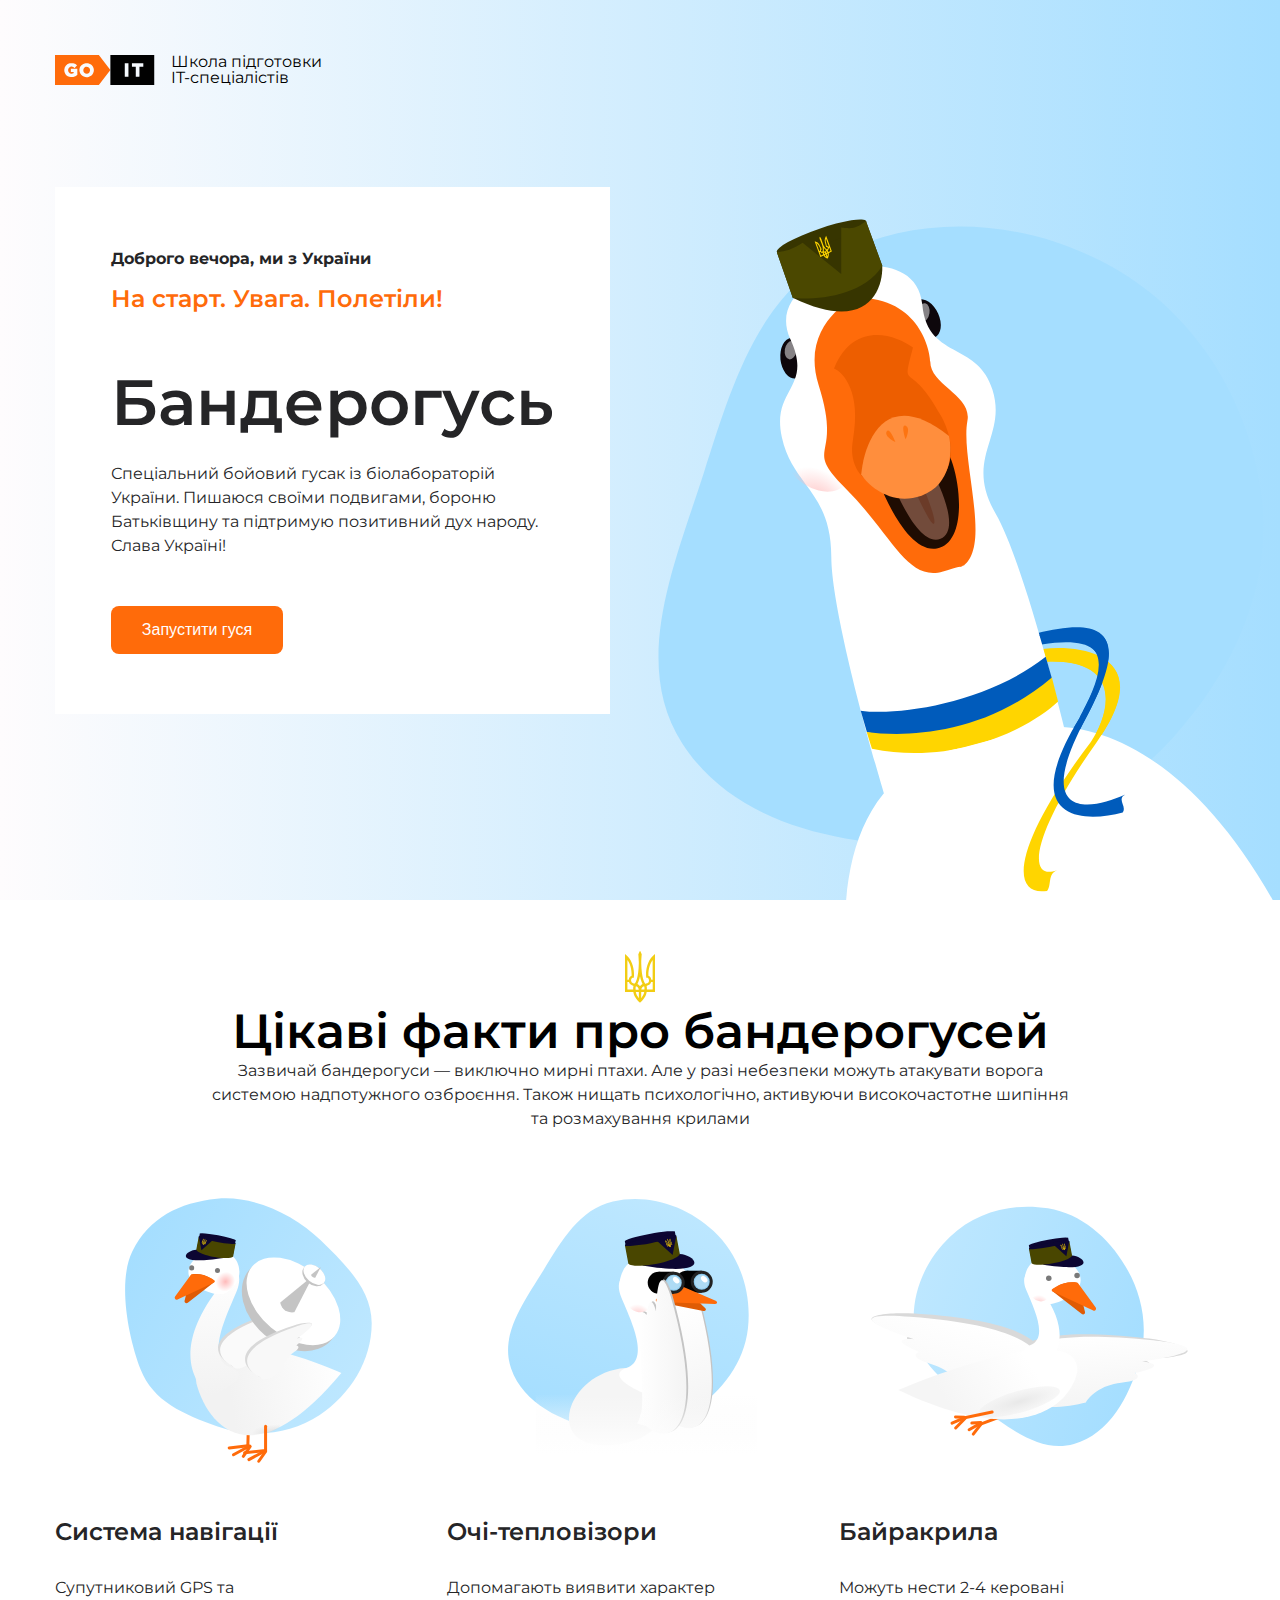
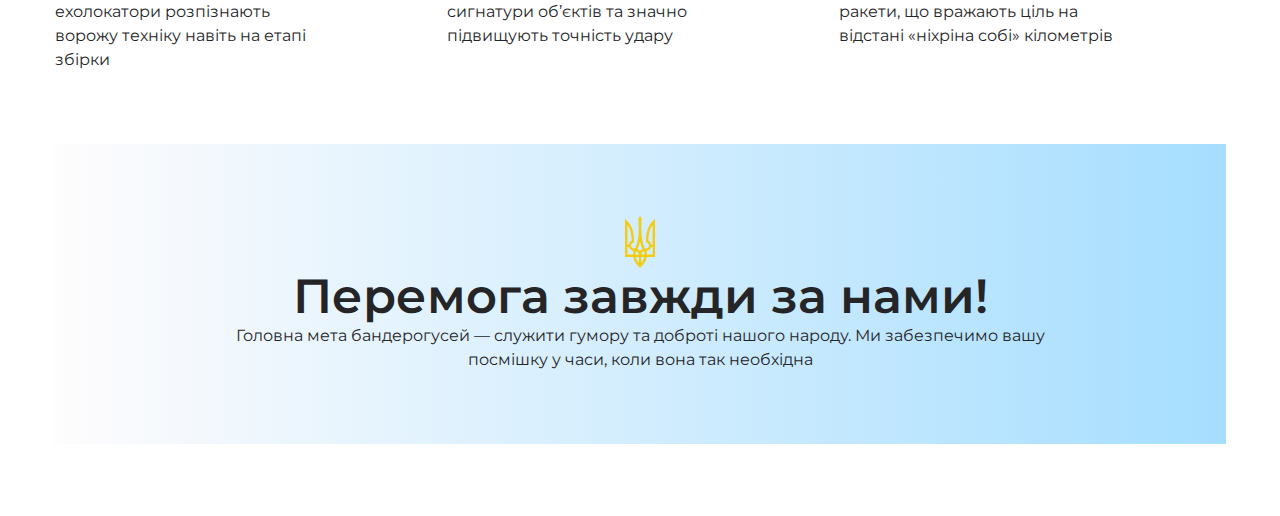
==== index.html @ fc4fb3e3 "создал новый репозиторий визитка" ====
<!DOCTYPE html>
<html lang="en">
<head>

    <meta charset="UTF-8">
    <meta http-equiv="X-UA-Compatible" content="IE=edge">
    <meta name="viewport" content="width=device-width, initial-scale=1.0">
    <title>Бандерогусь</title>
    <link rel="preconnect" href="https://fonts.googleapis.com">
    <link rel="preconnect" href="https://fonts.gstatic.com" crossorigin>
    <link href="https://fonts.googleapis.com/css2?family=Montserrat:wght@400;500;600;700&display=swap" rel="stylesheet">
    
    <link rel="stylesheet" href="./css/reset.css">
    <link rel="stylesheet" href="./css/styles.css">
    <link rel="preload" href="./img/gus-anim.gif" as="image">

    


</head>
<body>
    <section class="main_page">
        <!-- созадем класс wrapper для того чтоб задать ширину контенту -->
        <div class="wrapper">
            <header class="header">
                 <img src="./img/logo.svg" alt="logo" class="logoimg">
                 <p class="header_text">Школа підготовки <br>IT-спеціалістів</p>
            </header>


            <div class="mainpage_rout">

               <div class="banderogus_conteiber">

                    <h3 class="banderogus_greeting">Доброго вечора, ми з України</h3>
                    <h2 class="banderogus_starttext">На старт. Увага. Полетіли!</h2>
                    <h1 class="banderogus_titel">Бандерогусь</h1>
                    <p class="banderogus_descriotion">
                    Спеціальний бойовий гусак із біолабораторій України. Пишаюся своїми подвигами, бороню Батьківщину та підтримую позитивний дух народу. Слава Україні!</p>
                    </p>

                    <button class="banderogus_launch" id="open-form-modal-btn">Запустити гуся</button>
                </div>
                <img src="./img/gus.svg" alt="Banderogus" class="banderogus_img">
            </div>


        </div>
    </section>

    <section class="gus_facts">
        <img src="./img/trezub.svg" alt="ukr logo" class="ukrlogo">

        <h3 class="gus_title">Цікаві факти про бандерогусей</h3>
        <p class="gus_decription">
            Зазвичай бандерогуси — виключно мирні птахи. Але у разі небезпеки можуть атакувати ворога системою надпотужного озброєння. Також нищать психологічно, активуючи високочастотне шипіння та розмахування крилами
        </p>

        <div class="gusfacts_conteiner">
            <div class="gusfacts_item">
                <img src="./img/gus1.svg" alt="gus 1" class="gusfact_img">
                <h4 class="gusfact_title">Система навігації</h4>
                <p class="gusfact_descriptio">Супутниковий GPS та ехолокатори розпізнають ворожу техніку навіть на етапі збірки</p>
            </div>
            <div class="gusfacts_item">
                <img src="./img/gus2.svg" alt="gus 2" class="gusfact_img">
                <h4 class="gusfact_title">Очі-тепловізори</h4>
                <p class="gusfact_descriptio">Допомагають виявити характер сигнатури об’єктів та значно підвищують точність удару</p>
            </div>
            <div class="gusfacts_item">
                <img src="./img/gus3.svg" alt="gus 3" class="gusfact_img">
                <h4 class="gusfact_title">Байракрила</h4>
                <p class="gusfact_descriptio">Можуть нести 2-4 керовані ракети, що вражають ціль на відстані «ніхріна собі» кілометрів</p>
            </div>
            
        </div>
    </section>

    <footer class="victory_footer">
        <div class="victory_bgd">
            <img src="./img/trezub.svg" alt="ukr logo" class="ukr_logo">
            <h4 class="viktory_title">Перемога завжди за нами!</h4>
            <p class="victory_description">Головна мета бандерогусей — служити гумору та доброті нашого народу. Ми забезпечимо вашу посмішку у часи, коли вона так необхідна</p>
        </div>
    </footer>

    <div class="modal_bgd" id="form-modal">

        <div class="modal_form_container">
            <button class="close-btn">X</button>

            <form action="#" class="modal_form" data-netlify="true" id="form">
                
                <img src="./img/trezub.svg" alt="ukr_logo" class="logo_img">

                <h4 class="modalform_title">Поділися, будь ласка, поштою</h4>

                <p class="modalform_description">та запиши гуся до бандерозагону</p>

                <div class="modalform_field">
                    <label for="user_name" class="modalfield_name">Ім'я</label>
                    <input required type="text" class="modalfield_input" id="user_name" name="Ім'я">
                </div>

                <div class="modalform_field">
                    <label for="user_email" class="modalfield_name">Email</label>
                    <input required type="email" class="modalfield_input" id="user_email" name="Email">
                </div>

                <button class="modalform_button" id="launch-btn">Запустити гуся</button>

            </form>
        </div>
    </div>

    <div class="modal_bgd" id="success-modal">

        <div class="modal_form modal_form_container">
            
            <button class="close-btn">X</button>

            <img src="./img/trezub.svg" alt="ukr_logo" class="logo_img">

            <h4 class="modalform_title">Дякуємо</h4>

            <p class="modalform_description modal_description">Ваші данні відправлені та гусь записан до бадрерозагіну</p>
 
            
        </div>
    </div>
<script src="./scripts/form.js"></script>
</body>
</html>
---- css/styles.css ----
html,
body{
    height: 100%;
    font-family: 'Montserrat', sans-serif;
}
.wrapper{
    width: 1170px;
    margin: 0 auto;
    height: 100%;
    position: relative;
}
.main_page{
    background: linear-gradient(270deg, #A5DEFF 0%, #FEFCFD 100%);
    height: 100%;
    display: flex;
    flex-direction: column;
}
.header{
    margin-top: 54px;
    margin-bottom: 34px;
    display: flex;
    position: absolute;
    top:0;
    left:0;
}
.logoimg{
    width: 100px;
    height: 32px;
    margin-right: 16px;
}
.header_text{
margin: 0;
}
.banderogus_conteiber{
    background: #FFF;
    padding: 60px 56px;
    align-self: center;
}
.banderogus_titel{
    font-weight: 600;
    font-size: 64px;
    line-height: 72px;
    color: #252527;
}
.banderogus_greeting{
    font-weight: 700;
    font-size: 16px;
    line-height: 24px;
    color: #252527;
    margin-bottom: 16px;
}

.banderogus_starttext{
    font-style: normal;
    font-weight: 600;
    font-size: 24px;
    line-height: 24px;
    color: #FF6B0A;
    margin-bottom: 55px;
}
.banderogus_descriotion{
    font-style: normal;
    font-weight: 400;
    font-size: 16px;
    line-height: 24px;
    color: #252527;
    margin-top: 24px;
    margin-bottom: 48px;
}

.banderogus_launch{
    background: #FF6B0A;
    border-radius: 8px;
    width: 172px;
    height: 48px;
    left: 151px;
    top: 539px;
    padding: 12px 24px;
    font-weight: 400;
    font-size: 16px;
    line-height: 24px;
    color: #FFFEFE;
    cursor: pointer;
    border: 0;

}

.mainpage_rout{
    display: flex;
    justify-content: space-between;
    height: 100%;
}

.banderogus_img{
    align-self: flex-end;
}

.gus_facts{
    padding: 51px 0px 72px 0px;
    display: flex;
    flex-direction: column;
    align-items: center;
}

.gus_title{
    font-weight: 600;
    font-size: 48px;
    line-height: 24px;
    color: #000000;
    margin: 16px auto;
}
.gus_decription{
    font-weight: 400;
    font-size: 16px;
    line-height: 24px;
    text-align: center;
    color: #252527;
    width: 875px;

}

.gusfacts_conteiner{
    width: 1170px;
    display: flex;
    justify-content: space-between;
}
.gusfacts_item{
    width: 33%;
}
.gusfact_title{
    font-weight: 600;
    font-size: 24px;
    line-height: 24px;
    display: flex;
    align-items: center;
    color: #252527;
    margin: 12px 0px 32px 0px;
}
.gusfact_descriptio{
    font-weight: 400;
    font-size: 16px;
    line-height: 24px;
    color: #252527;
    width: 280px;

}
.victory_footer{ 
    display: flex;
    /* элементы ставим по горизонтали */
    justify-content: center;
    /* Центруем блок по центру экрана */
    /* flex-direction: column; - элементы по ветрикали */
}

.victory_bgd{
    background: linear-gradient(270deg, #A6DEFF 0%, #FEFCFD 100%);
    width: 1172px;
    padding: 72px 0px;
    margin-bottom: 72px;
    display: flex;
    flex-direction: column;
    align-items: center;
    
}

.viktory_title{
    font-weight: 600;
    font-size: 48px;
    line-height: 24px;
    color: #252527;
    margin: 16px 0;
}

.victory_description{
    width: 875px;
    font-weight: 400;
    font-size: 16px;
    line-height: 24px;
    text-align: center;
    color: #252527;
}

.modal_bgd{
    width: 100%;
    height: 100%;
    position: fixed;
    top: 0;
    left: 0;
    background: rgb(255 254 254 / 70%);
    display: flex;
    align-items: center;
    justify-content: center;
    /* отцентровка */

    opacity: 0;
    pointer-events: none;

    transition: all 0.3s ease-in-out;
}

.modal_form{
    
    display: flex;
    flex-direction: column;
    align-items: center;
    
}

.modal_form_container{
    background: #FFFEFE;
    padding: 32px 92px 60px 92px;
    position: relative;
}

.modalform_title{
    font-weight: 600;
    font-size: 24px;
    line-height: 24px;
    display: flex;
    align-items: center;
    color: #000000;
    margin: 32px 0 12px 0;
}

.modalform_description{
    font-weight: 400;
    font-size: 16px;
    line-height: 24px;
    color: #000000;
    margin-bottom: 24px;
}

.modalform_field{
    width: 100%;
    display: flex;
    flex-direction: column;
    margin-bottom: 16px;
}

.modalfield_name{
    font-weight: 400;
    font-size: 16px;
    line-height: 24px;
    color: #000000;
    margin-bottom: 8px;
}

.modalfield_input{
    background: #FFFFFF;
    border: 1px solid #005BBB;
    border-radius: 8px;
    height: 48px;
    font-weight: 400;
    font-size: 16px;
    color: #000000;
    padding: 4px 8px;
}

.modalform_button{
    background: #FF6B0A;
    border-radius: 8px;
    width: 172px;
    height: 48px;
    left: 151px;
    top: 539px;
    padding: 12px 24px;
    font-weight: 400;
    font-size: 16px;
    line-height: 24px;
    color: #FFFEFE;
    cursor: pointer;
    border: 0px;
    margin-top: 24px;
}

.close-btn{
    position: absolute;
    right: 20px;
    top: 20px;
    font-size: 14px;
    background: #252527;
    cursor: pointer;
    border: 0;
    background: none;

}
.gus-anim {
    position: fixed;
    top: 0;
    bottom: 0;
    margin-bottom: auto;
    margin-top: auto;
    width: 100%;
    z-index: 2;
    pointer-events: none;
}

.modal_description{
margin-bottom: 0;
}
.modal_active{
    opacity: 1;
    pointer-events: all;
}
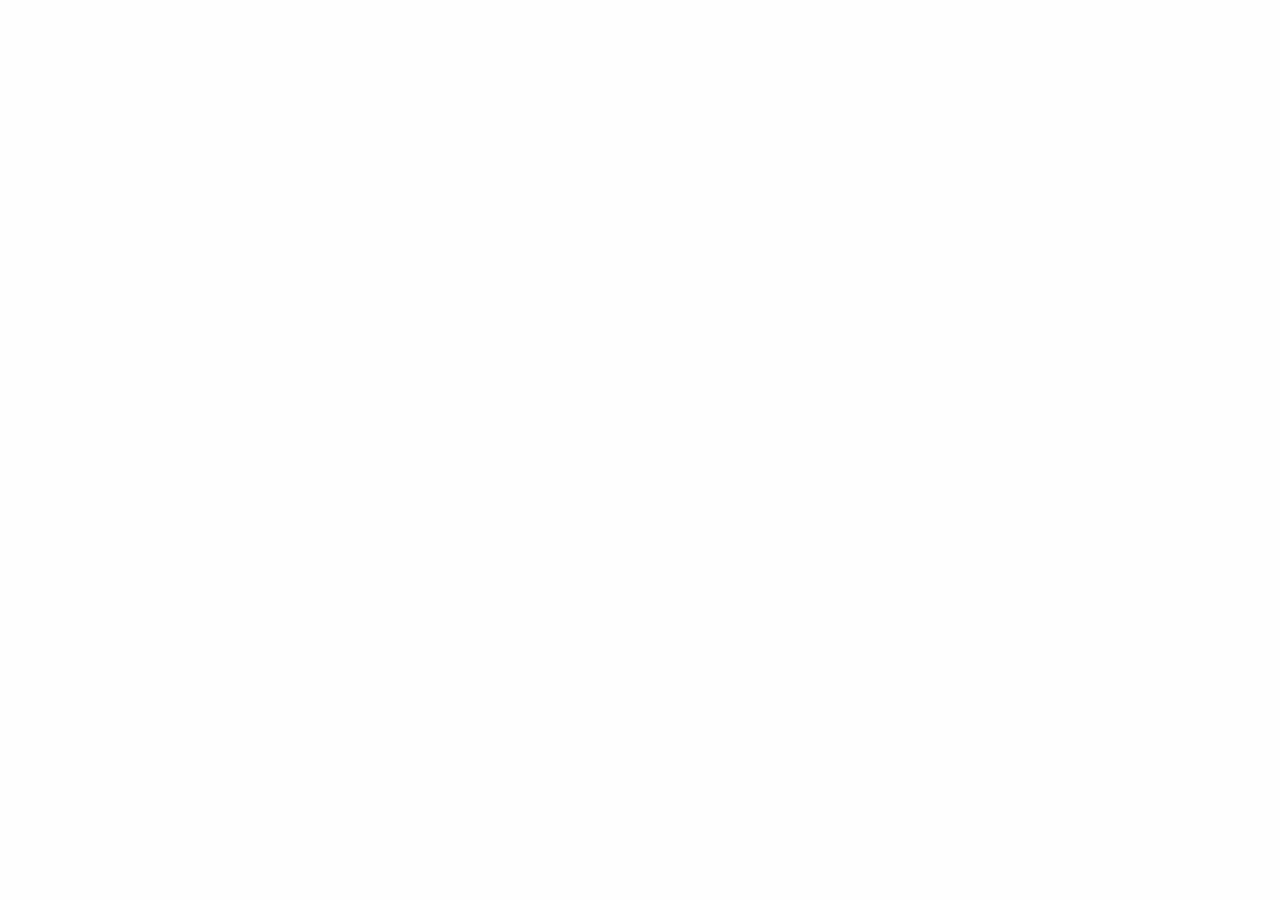
==== commit fe4f0713: "delivery" ====
--- a/index.html
+++ b/index.html
@@ -1,133 +1,64 @@
 <!DOCTYPE html>
 <html lang="en">
-<head>
+  <head>
+    <meta charset="UTF-8" />
+    <meta http-equiv="X-UA-Compatible" content="IE=edge" />
+    <meta name="viewport" content="width=device-width, initial-scale=1.0" />
+    <title>Delivery</title>
+    <link
+      rel="stylesheet"
+      href="https://cdn.jsdelivr.net/npm/swiper@8/swiper-bundle.min.css"
+    />
+    <link rel="preconnect" href="https://fonts.googleapis.com" />
+    <link rel="preconnect" href="https://fonts.gstatic.com" crossorigin />
+    <link
+      href="https://fonts.googleapis.com/css2?family=Roboto:wght@400;500;700&display=swap"
+      rel="stylesheet"
+    />
+    <link
+      rel="stylesheet"
+      href="https://cdnjs.cloudflare.com/ajax/libs/modern-normalize/1.1.0/modern-normalize.min.css"
+    />
+    <link rel="stylesheet" href="./css/styles.css" />
+  </head>
+  <body>
+    <!-- ❗️❗️❗️ Файли, у яких пишемо розмітку знаходяться у папці partials -->
+    <!-- 
+    Марина - header
+    Ксенія та Віталій - hero
+    Віталій - menu
+    Дмитро Кравченко- feedback (відгуки)
+    Дмитро Жданов - footer
 
-    <meta charset="UTF-8">
-    <meta http-equiv="X-UA-Compatible" content="IE=edge">
-    <meta name="viewport" content="width=device-width, initial-scale=1.0">
-    <title>Бандерогусь</title>
-    <link rel="preconnect" href="https://fonts.googleapis.com">
-    <link rel="preconnect" href="https://fonts.gstatic.com" crossorigin>
-    <link href="https://fonts.googleapis.com/css2?family=Montserrat:wght@400;500;600;700&display=swap" rel="stylesheet">
-    
-    <link rel="stylesheet" href="./css/reset.css">
-    <link rel="stylesheet" href="./css/styles.css">
-    <link rel="preload" href="./img/gus-anim.gif" as="image">
+    -->
+    <!-- <iframe
+      src="./partials/header.html"
+      onload="this.insertAdjacentHTML('afterend', (this.contentDocument.body||this.contentDocument).innerHTML);this.remove()"
+    ></iframe>
+    <iframe
+      src="./partials/hero.html"
+      onload="this.insertAdjacentHTML('afterend', (this.contentDocument.body||this.contentDocument).innerHTML);this.remove()"
+    ></iframe>
+    <iframe
+      src="./partials/menu.html"
+      onload="this.insertAdjacentHTML('afterend', (this.contentDocument.body||this.contentDocument).innerHTML);this.remove()"
+    ></iframe>
+    <iframe
+      src="./partials/feedback.html"
+      onload="this.insertAdjacentHTML('afterend', (this.contentDocument.body||this.contentDocument).innerHTML);this.remove()"
+    ></iframe>
+    <iframe
+      src="./partials/footer.html"
+      onload="this.insertAdjacentHTML('afterend', (this.contentDocument.body||this.contentDocument).innerHTML);this.remove()"
+    ></iframe> -->
 
-    
-
-
-</head>
-<body>
-    <section class="main_page">
-        <!-- созадем класс wrapper для того чтоб задать ширину контенту -->
-        <div class="wrapper">
-            <header class="header">
-                 <img src="./img/logo.svg" alt="logo" class="logoimg">
-                 <p class="header_text">Школа підготовки <br>IT-спеціалістів</p>
-            </header>
-
-
-            <div class="mainpage_rout">
-
-               <div class="banderogus_conteiber">
-
-                    <h3 class="banderogus_greeting">Доброго вечора, ми з України</h3>
-                    <h2 class="banderogus_starttext">На старт. Увага. Полетіли!</h2>
-                    <h1 class="banderogus_titel">Бандерогусь</h1>
-                    <p class="banderogus_descriotion">
-                    Спеціальний бойовий гусак із біолабораторій України. Пишаюся своїми подвигами, бороню Батьківщину та підтримую позитивний дух народу. Слава Україні!</p>
-                    </p>
-
-                    <button class="banderogus_launch" id="open-form-modal-btn">Запустити гуся</button>
-                </div>
-                <img src="./img/gus.svg" alt="Banderogus" class="banderogus_img">
-            </div>
-
-
-        </div>
-    </section>
-
-    <section class="gus_facts">
-        <img src="./img/trezub.svg" alt="ukr logo" class="ukrlogo">
-
-        <h3 class="gus_title">Цікаві факти про бандерогусей</h3>
-        <p class="gus_decription">
-            Зазвичай бандерогуси — виключно мирні птахи. Але у разі небезпеки можуть атакувати ворога системою надпотужного озброєння. Також нищать психологічно, активуючи високочастотне шипіння та розмахування крилами
-        </p>
-
-        <div class="gusfacts_conteiner">
-            <div class="gusfacts_item">
-                <img src="./img/gus1.svg" alt="gus 1" class="gusfact_img">
-                <h4 class="gusfact_title">Система навігації</h4>
-                <p class="gusfact_descriptio">Супутниковий GPS та ехолокатори розпізнають ворожу техніку навіть на етапі збірки</p>
-            </div>
-            <div class="gusfacts_item">
-                <img src="./img/gus2.svg" alt="gus 2" class="gusfact_img">
-                <h4 class="gusfact_title">Очі-тепловізори</h4>
-                <p class="gusfact_descriptio">Допомагають виявити характер сигнатури об’єктів та значно підвищують точність удару</p>
-            </div>
-            <div class="gusfacts_item">
-                <img src="./img/gus3.svg" alt="gus 3" class="gusfact_img">
-                <h4 class="gusfact_title">Байракрила</h4>
-                <p class="gusfact_descriptio">Можуть нести 2-4 керовані ракети, що вражають ціль на відстані «ніхріна собі» кілометрів</p>
-            </div>
-            
-        </div>
-    </section>
-
-    <footer class="victory_footer">
-        <div class="victory_bgd">
-            <img src="./img/trezub.svg" alt="ukr logo" class="ukr_logo">
-            <h4 class="viktory_title">Перемога завжди за нами!</h4>
-            <p class="victory_description">Головна мета бандерогусей — служити гумору та доброті нашого народу. Ми забезпечимо вашу посмішку у часи, коли вона так необхідна</p>
-        </div>
-    </footer>
-
-    <div class="modal_bgd" id="form-modal">
-
-        <div class="modal_form_container">
-            <button class="close-btn">X</button>
-
-            <form action="#" class="modal_form" data-netlify="true" id="form">
-                
-                <img src="./img/trezub.svg" alt="ukr_logo" class="logo_img">
-
-                <h4 class="modalform_title">Поділися, будь ласка, поштою</h4>
-
-                <p class="modalform_description">та запиши гуся до бандерозагону</p>
-
-                <div class="modalform_field">
-                    <label for="user_name" class="modalfield_name">Ім'я</label>
-                    <input required type="text" class="modalfield_input" id="user_name" name="Ім'я">
-                </div>
-
-                <div class="modalform_field">
-                    <label for="user_email" class="modalfield_name">Email</label>
-                    <input required type="email" class="modalfield_input" id="user_email" name="Email">
-                </div>
-
-                <button class="modalform_button" id="launch-btn">Запустити гуся</button>
-
-            </form>
-        </div>
-    </div>
-
-    <div class="modal_bgd" id="success-modal">
-
-        <div class="modal_form modal_form_container">
-            
-            <button class="close-btn">X</button>
-
-            <img src="./img/trezub.svg" alt="ukr_logo" class="logo_img">
-
-            <h4 class="modalform_title">Дякуємо</h4>
-
-            <p class="modalform_description modal_description">Ваші данні відправлені та гусь записан до бадрерозагіну</p>
- 
-            
-        </div>
-    </div>
-<script src="./scripts/form.js"></script>
-</body>
-</html>+    <!-- <include src="./partials/header.html"></include>
+    <include src="./partials/hero.html"></include>
+    <include src="./partials/menu.html"></include>
+    <include src="./partials/feedback.html"></include>
+    <include src="./partials/footer.html"></include> -->
+    <script src="https://cdn.jsdelivr.net/npm/swiper@8/swiper-bundle.min.js"></script>
+    <script src="../js/slider.js"></script>
+    <script src="../js/modal.js"></script>
+  </body>
+</html>
--- a/css/styles.css
+++ b/css/styles.css
@@ -1,307 +1,524 @@
-html,
-body{
-    height: 100%;
-    font-family: 'Montserrat', sans-serif;
-}
-.wrapper{
-    width: 1170px;
-    margin: 0 auto;
-    height: 100%;
-    position: relative;
-}
-.main_page{
-    background: linear-gradient(270deg, #A5DEFF 0%, #FEFCFD 100%);
-    height: 100%;
-    display: flex;
-    flex-direction: column;
-}
-.header{
-    margin-top: 54px;
-    margin-bottom: 34px;
-    display: flex;
-    position: absolute;
-    top:0;
-    left:0;
-}
-.logoimg{
-    width: 100px;
-    height: 32px;
-    margin-right: 16px;
-}
-.header_text{
-margin: 0;
-}
-.banderogus_conteiber{
-    background: #FFF;
-    padding: 60px 56px;
-    align-self: center;
-}
-.banderogus_titel{
-    font-weight: 600;
-    font-size: 64px;
-    line-height: 72px;
-    color: #252527;
-}
-.banderogus_greeting{
-    font-weight: 700;
-    font-size: 16px;
-    line-height: 24px;
-    color: #252527;
-    margin-bottom: 16px;
-}
-
-.banderogus_starttext{
-    font-style: normal;
-    font-weight: 600;
-    font-size: 24px;
-    line-height: 24px;
-    color: #FF6B0A;
-    margin-bottom: 55px;
-}
-.banderogus_descriotion{
-    font-style: normal;
-    font-weight: 400;
-    font-size: 16px;
-    line-height: 24px;
-    color: #252527;
-    margin-top: 24px;
-    margin-bottom: 48px;
-}
-
-.banderogus_launch{
-    background: #FF6B0A;
-    border-radius: 8px;
-    width: 172px;
-    height: 48px;
-    left: 151px;
-    top: 539px;
-    padding: 12px 24px;
-    font-weight: 400;
-    font-size: 16px;
-    line-height: 24px;
-    color: #FFFEFE;
-    cursor: pointer;
-    border: 0;
-
-}
-
-.mainpage_rout{
-    display: flex;
-    justify-content: space-between;
-    height: 100%;
-}
-
-.banderogus_img{
-    align-self: flex-end;
-}
-
-.gus_facts{
-    padding: 51px 0px 72px 0px;
-    display: flex;
-    flex-direction: column;
-    align-items: center;
-}
-
-.gus_title{
-    font-weight: 600;
-    font-size: 48px;
-    line-height: 24px;
-    color: #000000;
-    margin: 16px auto;
-}
-.gus_decription{
-    font-weight: 400;
-    font-size: 16px;
-    line-height: 24px;
-    text-align: center;
-    color: #252527;
-    width: 875px;
-
-}
-
-.gusfacts_conteiner{
-    width: 1170px;
-    display: flex;
-    justify-content: space-between;
-}
-.gusfacts_item{
-    width: 33%;
-}
-.gusfact_title{
-    font-weight: 600;
-    font-size: 24px;
-    line-height: 24px;
-    display: flex;
-    align-items: center;
-    color: #252527;
-    margin: 12px 0px 32px 0px;
-}
-.gusfact_descriptio{
-    font-weight: 400;
-    font-size: 16px;
-    line-height: 24px;
-    color: #252527;
-    width: 280px;
-
-}
-.victory_footer{ 
-    display: flex;
-    /* элементы ставим по горизонтали */
-    justify-content: center;
-    /* Центруем блок по центру экрана */
-    /* flex-direction: column; - элементы по ветрикали */
-}
-
-.victory_bgd{
-    background: linear-gradient(270deg, #A6DEFF 0%, #FEFCFD 100%);
-    width: 1172px;
-    padding: 72px 0px;
-    margin-bottom: 72px;
-    display: flex;
-    flex-direction: column;
-    align-items: center;
-    
-}
-
-.viktory_title{
-    font-weight: 600;
-    font-size: 48px;
-    line-height: 24px;
-    color: #252527;
-    margin: 16px 0;
-}
-
-.victory_description{
-    width: 875px;
-    font-weight: 400;
-    font-size: 16px;
-    line-height: 24px;
-    text-align: center;
-    color: #252527;
-}
-
-.modal_bgd{
-    width: 100%;
-    height: 100%;
-    position: fixed;
-    top: 0;
-    left: 0;
-    background: rgb(255 254 254 / 70%);
-    display: flex;
-    align-items: center;
-    justify-content: center;
-    /* отцентровка */
-
-    opacity: 0;
-    pointer-events: none;
-
-    transition: all 0.3s ease-in-out;
-}
-
-.modal_form{
-    
-    display: flex;
-    flex-direction: column;
-    align-items: center;
-    
-}
-
-.modal_form_container{
-    background: #FFFEFE;
-    padding: 32px 92px 60px 92px;
-    position: relative;
-}
-
-.modalform_title{
-    font-weight: 600;
-    font-size: 24px;
-    line-height: 24px;
-    display: flex;
-    align-items: center;
-    color: #000000;
-    margin: 32px 0 12px 0;
-}
-
-.modalform_description{
-    font-weight: 400;
-    font-size: 16px;
-    line-height: 24px;
-    color: #000000;
-    margin-bottom: 24px;
-}
-
-.modalform_field{
-    width: 100%;
-    display: flex;
-    flex-direction: column;
-    margin-bottom: 16px;
-}
-
-.modalfield_name{
-    font-weight: 400;
-    font-size: 16px;
-    line-height: 24px;
-    color: #000000;
-    margin-bottom: 8px;
-}
-
-.modalfield_input{
-    background: #FFFFFF;
-    border: 1px solid #005BBB;
-    border-radius: 8px;
-    height: 48px;
-    font-weight: 400;
-    font-size: 16px;
-    color: #000000;
-    padding: 4px 8px;
-}
-
-.modalform_button{
-    background: #FF6B0A;
-    border-radius: 8px;
-    width: 172px;
-    height: 48px;
-    left: 151px;
-    top: 539px;
-    padding: 12px 24px;
-    font-weight: 400;
-    font-size: 16px;
-    line-height: 24px;
-    color: #FFFEFE;
-    cursor: pointer;
-    border: 0px;
-    margin-top: 24px;
-}
-
-.close-btn{
-    position: absolute;
-    right: 20px;
-    top: 20px;
-    font-size: 14px;
-    background: #252527;
-    cursor: pointer;
-    border: 0;
-    background: none;
-
-}
-.gus-anim {
-    position: fixed;
-    top: 0;
-    bottom: 0;
-    margin-bottom: auto;
-    margin-top: auto;
-    width: 100%;
-    z-index: 2;
-    pointer-events: none;
-}
-
-.modal_description{
-margin-bottom: 0;
-}
-.modal_active{
-    opacity: 1;
-    pointer-events: all;
-}
-
-
-
+/*================ /RESET ===============*/
+
+img {
+  display: block;
+  max-width: 100%;
+  height: auto;
+}
+
+/* убрал в ссылках все подчеркивания */
+.link,
+.logo {
+  text-decoration: none;
+  font-style: normal;
+  color: inherit;
+}
+/* класс чтобы убрать в списках марикровку */
+.list {
+  list-style: none;
+  padding: 0;
+  margin: 0;
+}
+
+.btn {
+  display: block;
+  cursor: pointer;
+}
+
+ul {
+  margin-top: 0;
+  margin-bottom: 0;
+  padding-left: 0;
+}
+
+/*================ /ROOT ===============*/
+
+:root {
+  --time-function: cubic-bezier(0.4, 0, 0.2, 1);
+  --bcg-modal: rgba(94, 99, 99, 0.7);
+  --yellow-main: #ffe550;
+  --bodrer-btn-close: rgba(0, 0, 0, 0.1);
+  --primary-font-family: "Roboto", sans-serif;
+  --primary-text-color: #2c2c2c;
+  --dark-green-color: #7eb101;
+  --primary-bcg-color: #fefefe;
+  --yellow-hover-color: #ffe450;
+  --text-hover-color: #bbf330;
+}
+/*================ /CONTAINER ===============*/
+
+.section {
+  padding-top: 100px;
+  padding-bottom: 100px;
+}
+
+.container {
+  width: 1280px;
+  padding: 0 15px;
+  margin-left: auto;
+  margin-right: auto;
+  position: relative;
+}
+
+h1,
+h2,
+h3,
+p {
+  margin: 0;
+}
+
+body {
+  font-family: var(--primary-font-family);
+  font-size: 16px;
+  font-weight: 400;
+  color: var(--primary-text-color);
+  background-color: var(--primary-bcg-color);
+}
+/*================ /START MARYNA ===============*/
+/*================ /FINISH MARYNA ===============*/
+
+/*================ START VITALIY ===============*/
+
+.section-hero {
+  position: relative;
+}
+
+.hero-box {
+  padding-top: 160px;
+  padding-bottom: 164px;
+  width: 502px;
+}
+
+.hero-title {
+  margin-bottom: 28px;
+
+  font-family: "Roboto";
+  font-style: normal;
+  font-weight: 700;
+  font-size: 48px;
+  line-height: 120%;
+  color: #2c2c2c;
+}
+
+.hero-title::before {
+  content: "";
+  position: absolute;
+  top: -90px;
+  left: 0;
+  width: 100%;
+  height: 7px;
+  background: #d9d9d9;
+}
+
+.text-hero {
+  margin-bottom: 40px;
+}
+
+.section-menu {
+  padding-top: 100px;
+  padding-bottom: 100px;
+}
+
+.titel-menu {
+  font-family: "Roboto";
+  font-style: normal;
+  font-weight: 700;
+  font-size: 42px;
+  line-height: 49px;
+  text-align: center;
+  color: #2c2c2c;
+  padding-bottom: 20px;
+}
+
+.description-menu {
+  font-family: "Roboto";
+  font-style: normal;
+  font-weight: 400;
+  font-size: 16px;
+
+  line-height: 150%;
+  color: #2c2c2c;
+}
+
+.btn-order {
+  width: 98px;
+  height: 32px;
+
+  font-family: "Roboto";
+  font-style: normal;
+  font-weight: 500;
+  font-size: 13px;
+  line-height: 150%;
+
+  background-color: #bbf330;
+  border-radius: 30px;
+  border: 0px;
+}
+
+/* ============slider=========== */
+
+.swiper {
+  position: absolute;
+
+  top: 14px;
+  right: 16px;
+
+  width: 580px;
+  height: 580px;
+}
+
+.swiper .item {
+  width: 100%;
+  height: 100%;
+  padding: 26px;
+  overflow: hidden;
+
+  background: #fefefe;
+  border: 26px solid var(--yellow-main);
+  border-radius: 300px;
+}
+
+/* =======================Modal window============== */
+
+.backdrop-modal {
+  position: fixed;
+  top: 0;
+  left: 0;
+  width: 100%;
+  height: 100%;
+  opacity: 1;
+  transition: opacity 250ms var(--time-function);
+  z-index: 500;
+
+  background-color: var(--bcg-modal);
+}
+
+.backdrop-modal.is-hidden {
+  opacity: 0;
+  pointer-events: none;
+}
+
+.modal {
+  position: absolute;
+  top: 50%;
+  left: 50%;
+  transform: translate(-50%, -50%);
+  opacity: 1;
+
+  width: 458px;
+  height: 449px;
+  padding: 32px;
+  background-color: var(--yellow-main);
+  box-shadow: 0px 4px 4px rgba(0, 0, 0, 0.06);
+  border-radius: 30px;
+}
+
+.btn-close {
+  position: absolute;
+  display: flex;
+
+  top: 12px;
+  right: 12px;
+  margin: 0;
+  padding: 0;
+  width: 32px;
+  height: 32px;
+  border-radius: 50%;
+  background-color: #ffffff;
+  box-shadow: 0px 4px 4px rgba(0, 0, 0, 0.06);
+  align-items: center;
+  justify-content: center;
+  transition: background-color 250ms var(--time-function);
+}
+
+.btn-close:hover {
+  background-color: #bbf330;
+}
+
+.form-title {
+  text-align: center;
+  margin-bottom: 20px;
+
+  font-family: "Roboto";
+  font-style: normal;
+  font-weight: 700;
+  font-size: 24px;
+  line-height: 120%;
+  color: #2c2c2c;
+}
+
+.input-type {
+  display: block;
+  width: 100%;
+}
+
+/*================ /START KSENIIA ===============*/
+.lower-cont {
+  position: relative;
+  top: -161px;
+  display: flex;
+  align-items: center;
+  background-image: url(../images/Rectangle694.svg);
+  background-size: cover;
+  column-gap: 90px;
+}
+
+.lower-cont-l {
+  position: relative;
+  width: 550px;
+  height: 550px;
+  border: 5px solid rgba(255, 255, 255, 0.5);
+  border-radius: 50%;
+}
+
+.apple-cont {
+  padding: 24px 24px;
+  width: 502px;
+  height: 502px;
+  background-image: url(../images/Ellipse-background.png);
+  background-position: 50% 50%;
+  background-repeat: no-repeat;
+}
+
+.apple-img {
+  position: absolute;
+  left: 84px;
+  bottom: 102px;
+  width: 396px;
+  height: 502px;
+  z-index: 5;
+}
+
+.apple-shadow {
+  width: 352px;
+  position: absolute;
+  left: 0px;
+  bottom: 0px;
+  transform: translate(30%, -20%);
+  z-index: 4;
+}
+
+.lower-cont-r {
+  max-width: 573px;
+  padding-top: 260px;
+}
+
+.hero-subhead {
+  max-width: 526.17px;
+
+  font-weight: 700;
+  font-size: 42px;
+  line-height: 120%;
+
+  margin-bottom: 20px;
+}
+
+.descrip {
+  max-width: 500px;
+  line-height: 1.5;
+}
+
+.special-upper-part {
+  margin-bottom: 40px;
+}
+
+.special-item-text {
+  line-height: 1.5;
+}
+
+.hero-modal-btn {
+  display: block;
+  cursor: pointer;
+
+  font-weight: 500;
+  font-size: 13px;
+  line-height: 150%;
+  color: #2c2c2c;
+  background-color: #ffffff;
+  border: 2px solid #7eb101;
+  border-radius: 30px;
+  padding: 10px 22px;
+  margin-bottom: 100px;
+}
+
+.hero-special-list {
+  display: flex;
+  column-gap: 67px;
+}
+
+.special-item-text {
+  line-height: 1.5;
+  margin-bottom: 32px;
+}
+
+.hero-sub-descrip {
+  font-weight: 700;
+  font-size: 18px;
+  line-height: 140%;
+  margin-bottom: 16px;
+  margin-top: 8px;
+}
+
+/*================ FINISH KSENIIA ===============*/
+
+/* ================Menu========== */
+.section-menu {
+  padding-top: 100px;
+  padding-bottom: 100px;
+}
+.titel-menu {
+  font-family: “Roboto”;
+  font-style: normal;
+  font-weight: 700;
+  font-size: 42px;
+  line-height: 49px;
+  text-align: center;
+  color: #2c2c2c;
+  padding-bottom: 20px;
+}
+.description-menu {
+  font-family: “Roboto”;
+  font-style: normal;
+  font-weight: 400;
+  font-size: 16px;
+  line-height: 19px;
+  text-align: center;
+  color: #2c2c2c;
+  padding-bottom: 40px;
+}
+.menu-list {
+  display: flex;
+  flex-wrap: wrap;
+}
+.menu-box {
+  width: 395px;
+  height: 397px;
+  padding: 41px 40px;
+  overflow: hidden;
+  background: #fefefe;
+  border: 16px solid #ffe550;
+  border-radius: 197.5px;
+}
+.menu-list .item:not(:nth-child(3n)) {
+  margin-right: 32px;
+}
+.menu-list .item:not(:nth-last-child(-n + 3)) {
+  margin-bottom: 32px;
+}
+
+/*================ FINISH VITALIY ===============*/
+
+/*================ START DMYTRO K ===============*/
+/*================ FINISH DMYTRO K ===============*/
+
+/*================ START DMYTRO ZHD ===============*/
+.footer {
+  box-shadow: 0px -4px 24px rgba(105, 105, 105, 0.1);
+  background-image: url(../images/fb1.png), url(../images/fb2.png),
+    url(../images/fb3.png), url(../images/fb4.png), url(../images/fb5.png),
+    url(../images/fb6.png), url(../images/fb7.png), url(../images/fb8.png);
+  background-repeat: no-repeat;
+  /* background-position: bottom left 216px, bottom right 16px, bottom right 134px, bottom left 53px,
+    bottom left 340px, bottom center, bottom right 282px, bottom left 310px; */
+  background-position: bottom left 23.82%, bottom right 4.1%,
+    bottom right 17.58%, bottom left 11.79%, bottom left 47.11%, bottom center,
+    bottom right 25.43%, bottom left 32.88%;
+}
+
+.footer-up {
+  display: flex;
+  justify-content: space-between;
+  margin-bottom: 80px;
+}
+
+.footer-menu {
+  display: flex;
+}
+
+.logo {
+  margin-right: 148px;
+}
+
+/* .logo-icon {
+  width: 66px;
+  height: 52px;
+  
+} */
+
+.nav-list {
+  display: flex;
+  gap: 28px;
+  padding-top: 18px;
+}
+
+.nav-item {
+  font-size: 14px;
+  line-height: 1.17;
+}
+
+.nav-item:is(:hover, :focus) {
+  color: var(--text-hover-color);
+  text-decoration: underline;
+}
+
+.nav-link {
+  padding-top: 18px;
+  padding-bottom: 18px;
+}
+
+.footer-title {
+  font-weight: 500;
+  font-size: 14px;
+  line-height: 1.5;
+}
+
+.ftr-sbscr-form {
+  display: flex;
+  justify-content: flex-end;
+  gap: 13px;
+  margin-top: 12px;
+  margin-bottom: 12px;
+}
+
+.btn-light {
+  padding: 11px 22px;
+  border: 2px solid var(--dark-green-color);
+  border-radius: 30px;
+  background-color: #ffffff;
+  font-family: var(--primary-font-family);
+  font-weight: 500;
+  font-size: 13px;
+  line-height: 1.5;
+}
+
+.btn-light:is(:hover, :after) {
+  border: 2px solid #ffe450;
+}
+
+.footer-text {
+  font-size: 12px;
+  line-height: 1.17;
+}
+
+.privacy-link {
+  color: var(--dark-green-color);
+  text-decoration: underline;
+}
+
+.copyright {
+  display: flex;
+  justify-content: space-between;
+}
+
+.privacy-list {
+  display: flex;
+  gap: 20px;
+  font-size: 12px;
+  line-height: 1.17;
+}
+
+.copyright-text {
+  font-size: 12px;
+  line-height: 1.17;
+}
+/*================ FINISH DMYTRO ZHD ===============*/
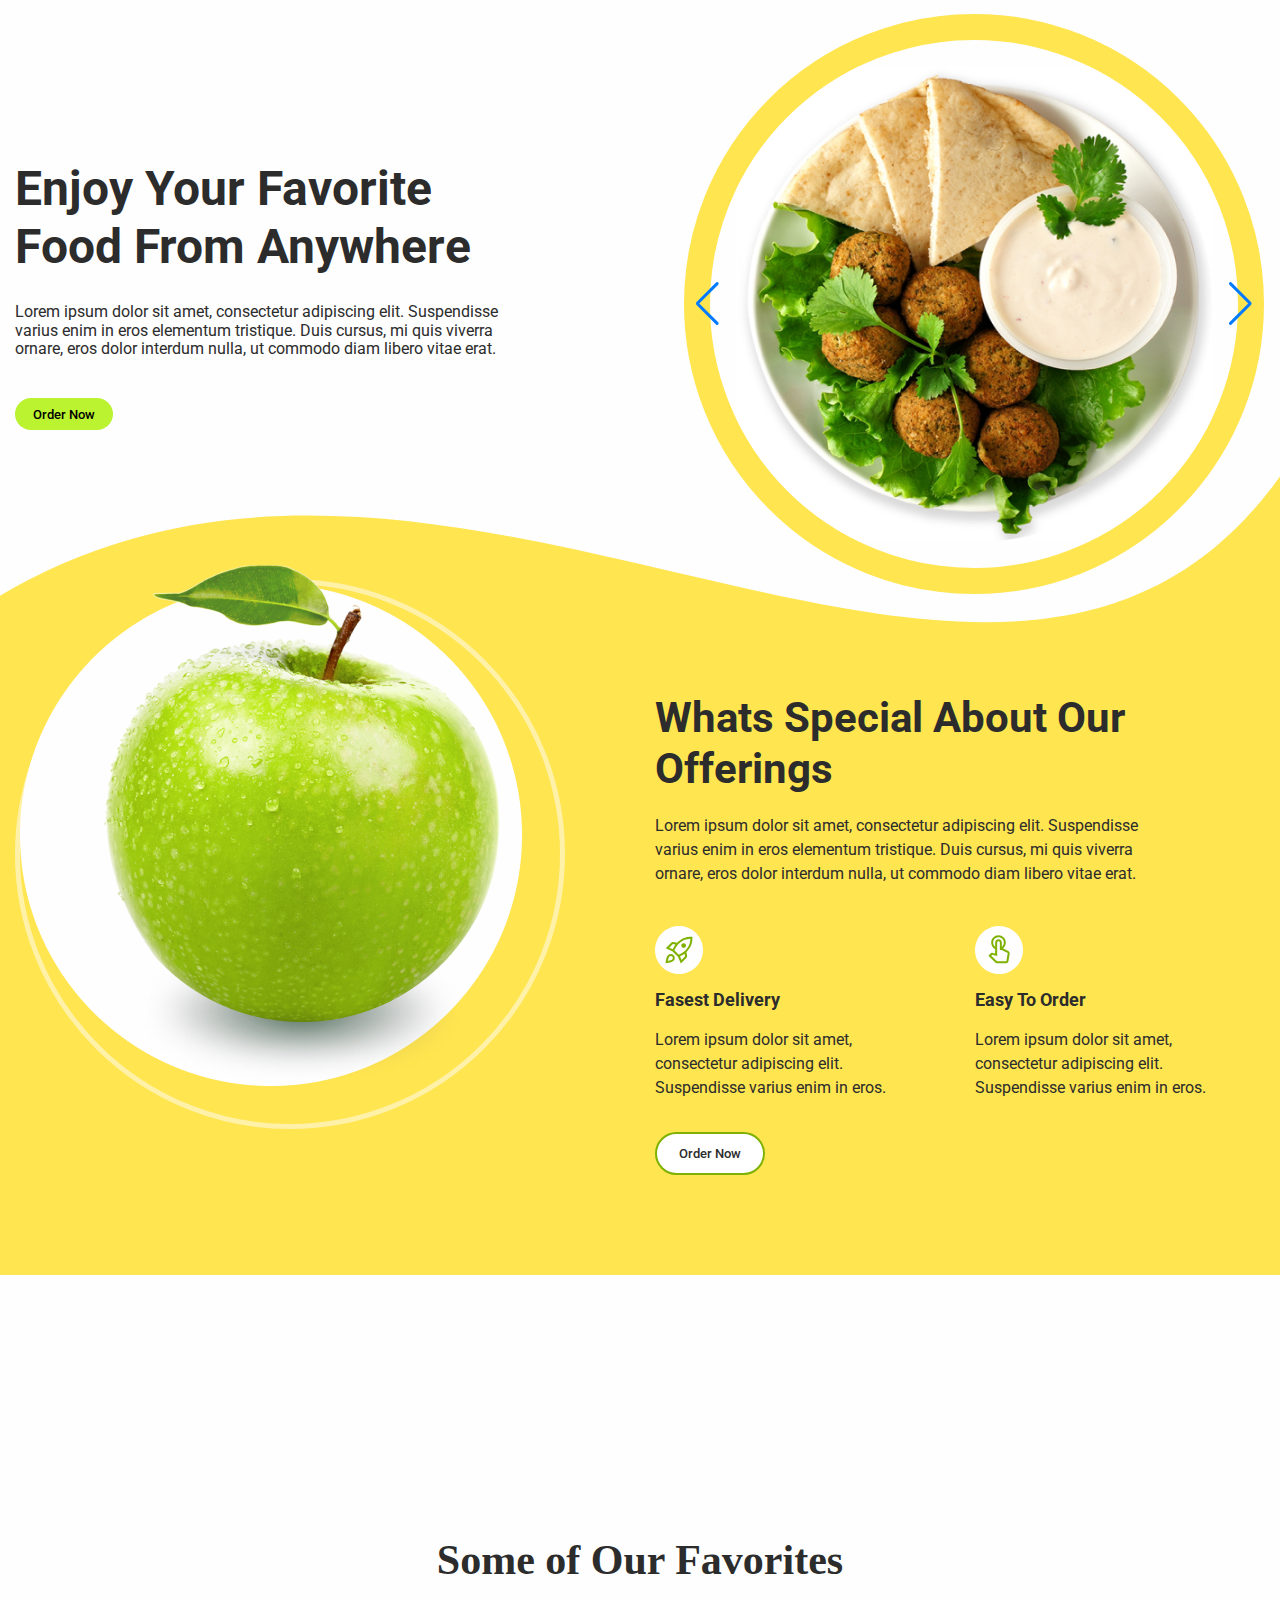
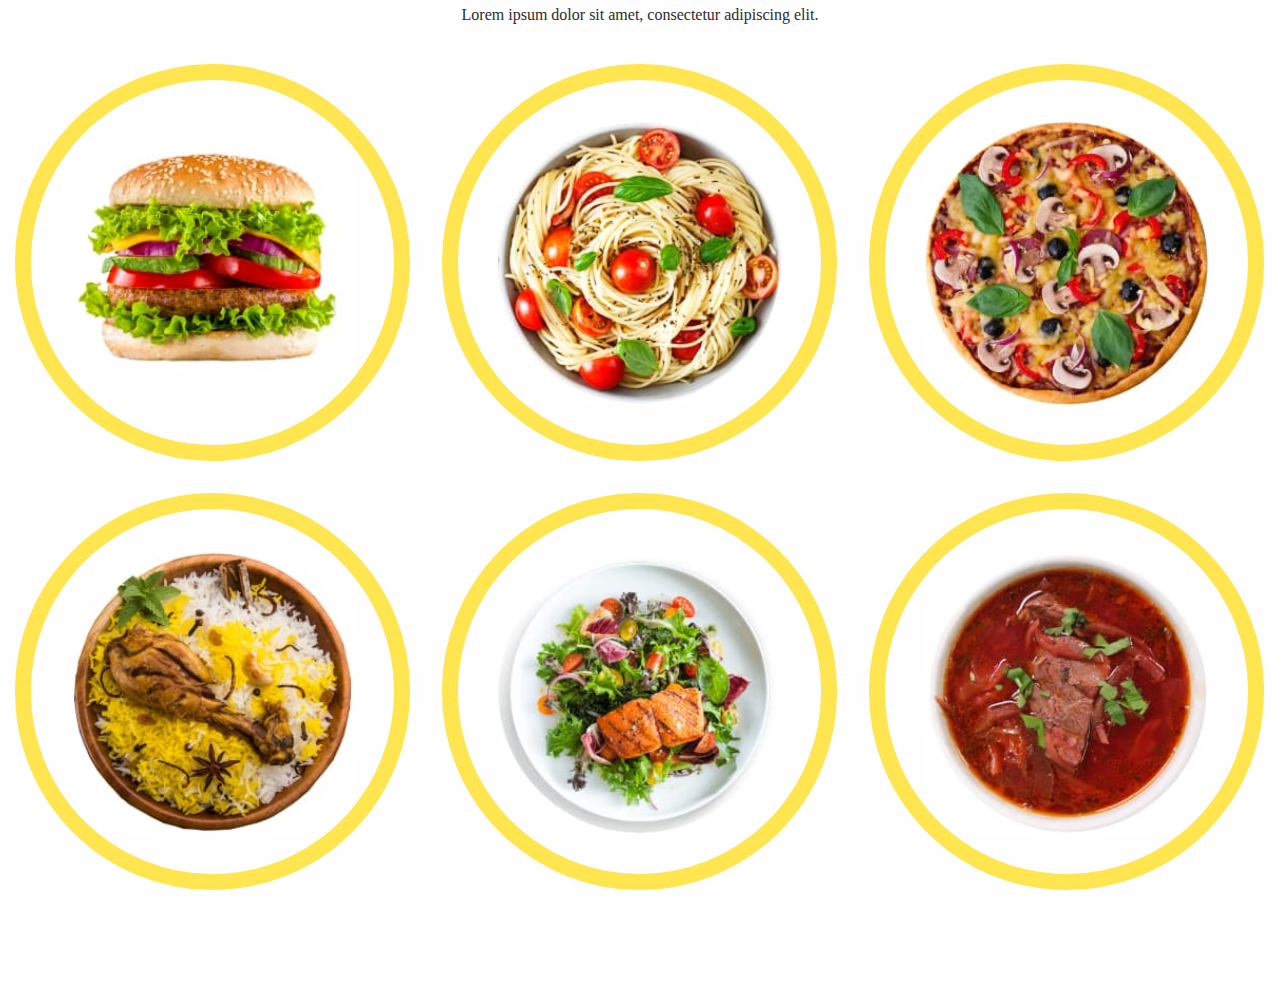
==== commit d3cfb7e2: "delkivery2" ====
--- a/index.html
+++ b/index.html
@@ -22,41 +22,236 @@
     <link rel="stylesheet" href="./css/styles.css" />
   </head>
   <body>
-    <!-- ❗️❗️❗️ Файли, у яких пишемо розмітку знаходяться у папці partials -->
-    <!-- 
-    Марина - header
-    Ксенія та Віталій - hero
-    Віталій - menu
-    Дмитро Кравченко- feedback (відгуки)
-    Дмитро Жданов - footer
-
-    -->
-    <!-- <iframe
-      src="./partials/header.html"
-      onload="this.insertAdjacentHTML('afterend', (this.contentDocument.body||this.contentDocument).innerHTML);this.remove()"
-    ></iframe>
-    <iframe
-      src="./partials/hero.html"
-      onload="this.insertAdjacentHTML('afterend', (this.contentDocument.body||this.contentDocument).innerHTML);this.remove()"
-    ></iframe>
-    <iframe
-      src="./partials/menu.html"
-      onload="this.insertAdjacentHTML('afterend', (this.contentDocument.body||this.contentDocument).innerHTML);this.remove()"
-    ></iframe>
-    <iframe
-      src="./partials/feedback.html"
-      onload="this.insertAdjacentHTML('afterend', (this.contentDocument.body||this.contentDocument).innerHTML);this.remove()"
-    ></iframe>
-    <iframe
-      src="./partials/footer.html"
-      onload="this.insertAdjacentHTML('afterend', (this.contentDocument.body||this.contentDocument).innerHTML);this.remove()"
-    ></iframe> -->
-
-    <!-- <include src="./partials/header.html"></include>
-    <include src="./partials/hero.html"></include>
-    <include src="./partials/menu.html"></include>
-    <include src="./partials/feedback.html"></include>
-    <include src="./partials/footer.html"></include> -->
+    <section class="section-hero">
+        <div class="container">
+          <div class="hero-box">
+            <h1 class="hero-title">Enjoy Your Favorite Food From Anywhere</h1>
+            <p class="text-hero">
+              Lorem ipsum dolor sit amet, consectetur adipiscing elit.
+              Suspendisse varius enim in eros elementum tristique. Duis cursus,
+              mi quis viverra ornare, eros dolor interdum nulla, ut commodo diam
+              libero vitae erat.
+            </p>
+            <button data-modal-open type="button" class="btn-order btn">
+              Order Now
+            </button>
+          </div>
+
+          <div class="swiper">
+            <div class="swiper-wrapper">
+              <div class="item swiper-slide">
+                <img
+                  src="./images/Foto_first.jpg"
+                  alt="meat"
+                  width="528"
+                  height="528"
+                  class="disches"
+                />
+              </div>
+              <div class="item swiper-slide">
+                <img
+                  src="./images/Foto_second.jpg"
+                  alt="salat"
+                  width="528"
+                  height="528"
+                />
+              </div>
+              <div class="item swiper-slide">
+                <img
+                  src="./images/Foto_third.jpg"
+                  alt="eggs"
+                  width="528"
+                  height="528"
+                />
+              </div>
+            </div>
+            <!-- ====================SWIPER================ -->
+            <!-- нумерация -->
+            <!--<div class="swiper-pagination"></div>-->
+
+            <!-- Стрелочки   -->
+            <div class="swiper-button-prev"></div>
+            <div class="swiper-button-next"></div>
+
+            <!-- Скрол бар -->
+            <!--<div class="swiper-scrollbar"></div>-->
+          </div>
+        </div>
+      </section>
+      <!-- ======================hero2=KSENIIA================= -->
+      <section>
+        <div class="container lower-cont">
+          <div class="lower-cont-l">
+            <div class="apple-cont">
+              <img class="apple-img" src="./images/apple.jpg" alt="apple" />
+              <img
+                class="apple-shadow"
+                src="./images/Ellipse 4.png"
+                alt="shadow"
+              />
+            </div>
+          </div>
+          <div class="lower-cont-r">
+            <div class="special-upper-part">
+              <h2 class="hero-subhead">Whats Special About Our Offerings</h2>
+              <p class="descrip">
+                Lorem ipsum dolor sit amet, consectetur adipiscing elit.
+                Suspendisse varius enim in eros elementum tristique. Duis
+                cursus, mi quis viverra ornare, eros dolor interdum nulla, ut
+                commodo diam libero vitae erat.
+              </p>
+            </div>
+            <ul class="hero-special-list list">
+              <li class="hero-special-item">
+                <a href="" class="special-item-link">
+                  <svg class="delivery-icon" width="48" height="48">
+                    <use href="./images/symbol-defs.svg#icon-Icon-Deliv"></use>
+                  </svg>
+                </a>
+                <h3 class="hero-sub-descrip">Fasest Delivery</h3>
+                <p class="special-item-text">
+                  Lorem ipsum dolor sit amet, consectetur adipiscing elit.
+                  Suspendisse varius enim in eros.
+                </p>
+              </li>
+              <li class="hero-special-item">
+                <a href="" class="special-item-link">
+                  <svg class="order-icon" width="48" height="48">
+                    <use href="./images/symbol-defs.svg#icon-Icon-Order"></use>
+                  </svg>
+                </a>
+                <h3 class="hero-sub-descrip">Easy To Order</h3>
+                <p class="special-item-text">
+                  Lorem ipsum dolor sit amet, consectetur adipiscing elit.
+                  Suspendisse varius enim in eros.
+                </p>
+              </li>
+            </ul>
+            <button data-modal-open-2 type="button" class="hero-modal-btn">
+              Order Now
+            </button>
+          </div>
+        </div>
+      </section>
+      <section class="section-menu">
+        <div class="container">
+          <h1 class="titel-menu">Some of Our Favorites</h1>
+          <h2 class="description-menu">
+            Lorem ipsum dolor sit amet, consectetur adipiscing elit.
+          </h2>
+          <ul class="list menu-list">
+            <li class="item">
+              <div class="menu-box">
+                <img
+                  src="./images/gamburger.jpg"
+                  alt="gamburger"
+                  width="315"
+                  height="315"
+                />
+              </div>
+            </li>
+            <li class="item">
+              <div class="menu-box">
+                <img
+                  src="./images/pasta.jpg"
+                  alt="pasta"
+                  width="315"
+                  height="315"
+                />
+              </div>
+            </li>
+            <li class="item">
+              <div class="menu-box">
+                <img
+                  src="./images/pizza.jpg"
+                  alt="gamburger"
+                  width="315"
+                  height="315"
+                />
+              </div>
+            </li>
+            <li class="item">
+              <div class="menu-box">
+                <img
+                  src="./images/chicken.jpg"
+                  alt="chicken"
+                  width="315"
+                  height="315"
+                />
+              </div>
+            </li>
+            <li class="item">
+              <div class="menu-box">
+                <img
+                  src="./images/salat.jpg"
+                  alt="salat"
+                  width="315"
+                  height="315"
+                />
+              </div>
+            </li>
+            <li class="item">
+              <div class="menu-box">
+                <img
+                  src="./images/borshch.jpg"
+                  alt="borshch"
+                  width="315"
+                  height="315"
+                />
+              </div>
+            </li>
+          </ul>
+        </div>
+      </section>
+      <!-- =======================MODAL WINDOW=============== -->
+      <div data-modal class="backdrop-modal is-hidden">
+        <form
+          class="form-subscribe"
+          name="subscribe"
+          autocomplete="on"
+          novalidate
+        >
+          <div class="modal">
+            <h1 class="form-title">Order Form</h1>
+
+            <label class="label-name">
+              <span class="form-title">Name</span>
+              <input
+                type="email"
+                name="name"
+                class="input-type"
+                placeholder="Your name"
+              />
+            </label>
+            <label class="label-name">
+              <span class="form-title">Phone number</span>
+              <input
+                type="email"
+                name="phone"
+                class="input-type"
+                placeholder="+38(0__)___ __ __"
+              />
+            </label>
+            <label class="label-name">
+              <span class="form-title">E-mail</span>
+              <input
+                type="phone"
+                name="email"
+                class="input-type"
+                placeholder="example@gmail.com"
+              />
+            </label>
+            <button type="submit" class="btn btn-send">Send</button>
+
+            <button data-modal-close class="btn-close btn">
+              <svg width="10" height="10">
+                <use href="../images/icons.svg#icon-close"></use>
+              </svg>
+            </button>
+          </div>
+        </form>
+      </div>
+    </main>
     <script src="https://cdn.jsdelivr.net/npm/swiper@8/swiper-bundle.min.js"></script>
     <script src="../js/slider.js"></script>
     <script src="../js/modal.js"></script>
